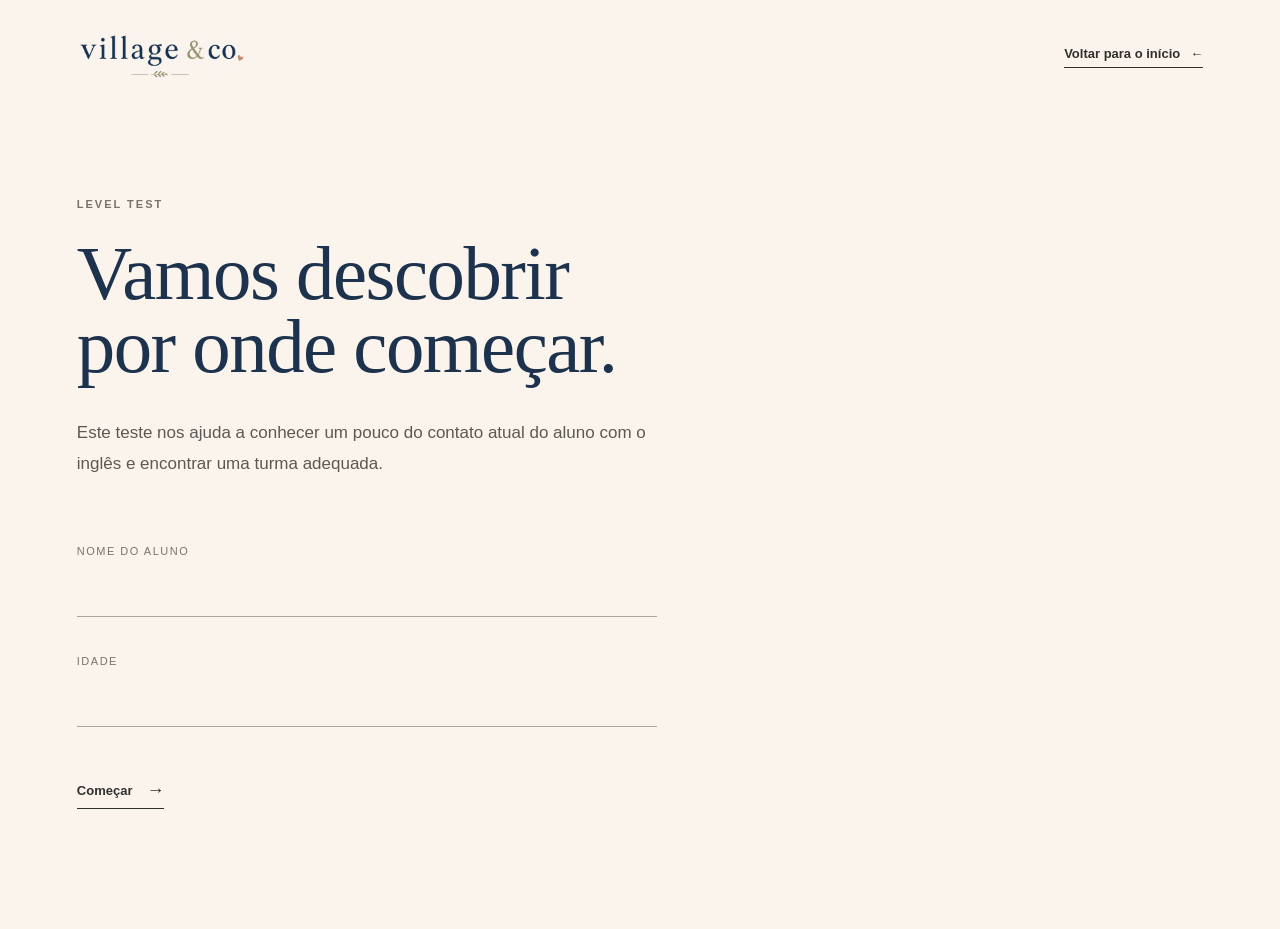
==== level-test.html @ 18769417 "Create level test page" ====
<!DOCTYPE html>
<html lang="pt-BR">

<head>

    <meta charset="UTF-8">
    <meta name="viewport" content="width=device-width, initial-scale=1.0">

    <title>Level Test | Village & Co.</title>

    <link rel="stylesheet" href="level-test.css">

</head>


<body>

    <!-- Navigation -->
    <header class="test-navbar">

        <a href="index.html" class="test-brand">

            <img
                src="images/mini-logo.png"
                alt="Village & Co."
                class="test-logo"
            >

        </a>

        <a href="index.html" class="back-home">
            Voltar para o início
            <span>←</span>
        </a>

    </header>


    <!-- Level Test -->
    <main class="test-page">

        <section class="test-intro">

            <p class="test-label">
                LEVEL TEST
            </p>

            <h1>
                Vamos descobrir<br>
                por onde começar.
            </h1>

            <p class="test-description">
                Este teste nos ajuda a conhecer um pouco do contato
                atual do aluno com o inglês e encontrar uma turma
                adequada.
            </p>


            <form class="student-info">

                <div class="form-group">

                    <label for="student-name">
                        Nome do aluno
                    </label>

                    <input
                        type="text"
                        id="student-name"
                        name="student-name"
                        required
                    >

                </div>


                <div class="form-group">

                    <label for="student-age">
                        Idade
                    </label>

                    <input
                        type="text"
                        id="student-age"
                        name="student-age"
                        inputmode="numeric"
                        maxlength="2"
                        required
                    >

                </div>


                <button type="submit" class="start-test">
                    Começar
                    <span>→</span>
                </button>

            </form>

        </section>

    </main>

</body>

</html>
---- level-test.css ----
/* ==============================
   BASE
================================= */

* {
    margin: 0;
    padding: 0;
    box-sizing: border-box;
}

body {
    background-color: #fbf4ec;
    color: #30302d;
    font-family: Arial, sans-serif;
}


/* ==============================
   LEVEL TEST HEADER
================================= */

.test-navbar {
    width: 100%;
    padding: 28px 6%;

    display: flex;
    align-items: flex-start;
    justify-content: space-between;
}

.test-brand {
    display: block;
    flex-shrink: 0;
}

.test-logo {
    width: 170px;
    height: auto;

    display: block;
}

.back-home {
    margin-top: 18px;

    display: inline-flex;
    align-items: center;
    gap: 10px;

    white-space: nowrap;

    color: #30302d;
    text-decoration: none;

    font-size: 13px;
    font-weight: 600;

    border-bottom: 1px solid #30302d;
    padding-bottom: 6px;
}

.back-home:hover {
    opacity: 0.6;
}


/* ==============================
   TEST INTRO
================================= */

.test-page {
    padding: 90px 6% 120px;
}

.test-intro {
    max-width: 760px;
}


/* Small label */

.test-label {
    margin-bottom: 28px;

    font-size: 11px;
    letter-spacing: 2px;
    font-weight: 600;

    color: #77736c;
}


/* Main title */

.test-intro h1 {
    margin-bottom: 35px;

    font-family: Georgia, serif;

    font-size: clamp(58px, 6vw, 88px);

    font-weight: 400;

    line-height: 0.95;

    letter-spacing: -1.5px;

    color: #1D324D;
}


/* Description */

.test-description {
    max-width: 580px;

    margin-bottom: 65px;

    font-size: 17px;

    line-height: 1.8;

    color: #5b5953;
}


/* ==============================
   STUDENT INFORMATION
================================= */

.student-info {
    max-width: 580px;
}

.form-group {
    margin-bottom: 38px;
}

.form-group label {
    display: block;

    margin-bottom: 12px;

    font-size: 11px;

    letter-spacing: 1.5px;

    text-transform: uppercase;

    color: #77736c;
}

.form-group input {
    width: 100%;

    padding: 8px 0 12px;

    border: none;
    border-bottom: 1px solid #aaa49a;

    background: transparent;

    font-family: Georgia, serif;

    font-size: 24px;

    color: #1D324D;

    outline: none;
}

.form-group input:focus {
    border-bottom-color: #1D324D;
}


/* ==============================
   START BUTTON
================================= */

.start-test {
    margin-top: 15px;

    display: inline-flex;
    align-items: center;

    gap: 14px;

    padding: 0 0 7px;

    border: none;
    border-bottom: 1px solid #30302d;

    background: transparent;

    color: #30302d;

    font-size: 13px;

    font-weight: 600;

    cursor: pointer;
}

.start-test span {
    font-size: 18px;
}

.start-test:hover {
    opacity: 0.6;
}
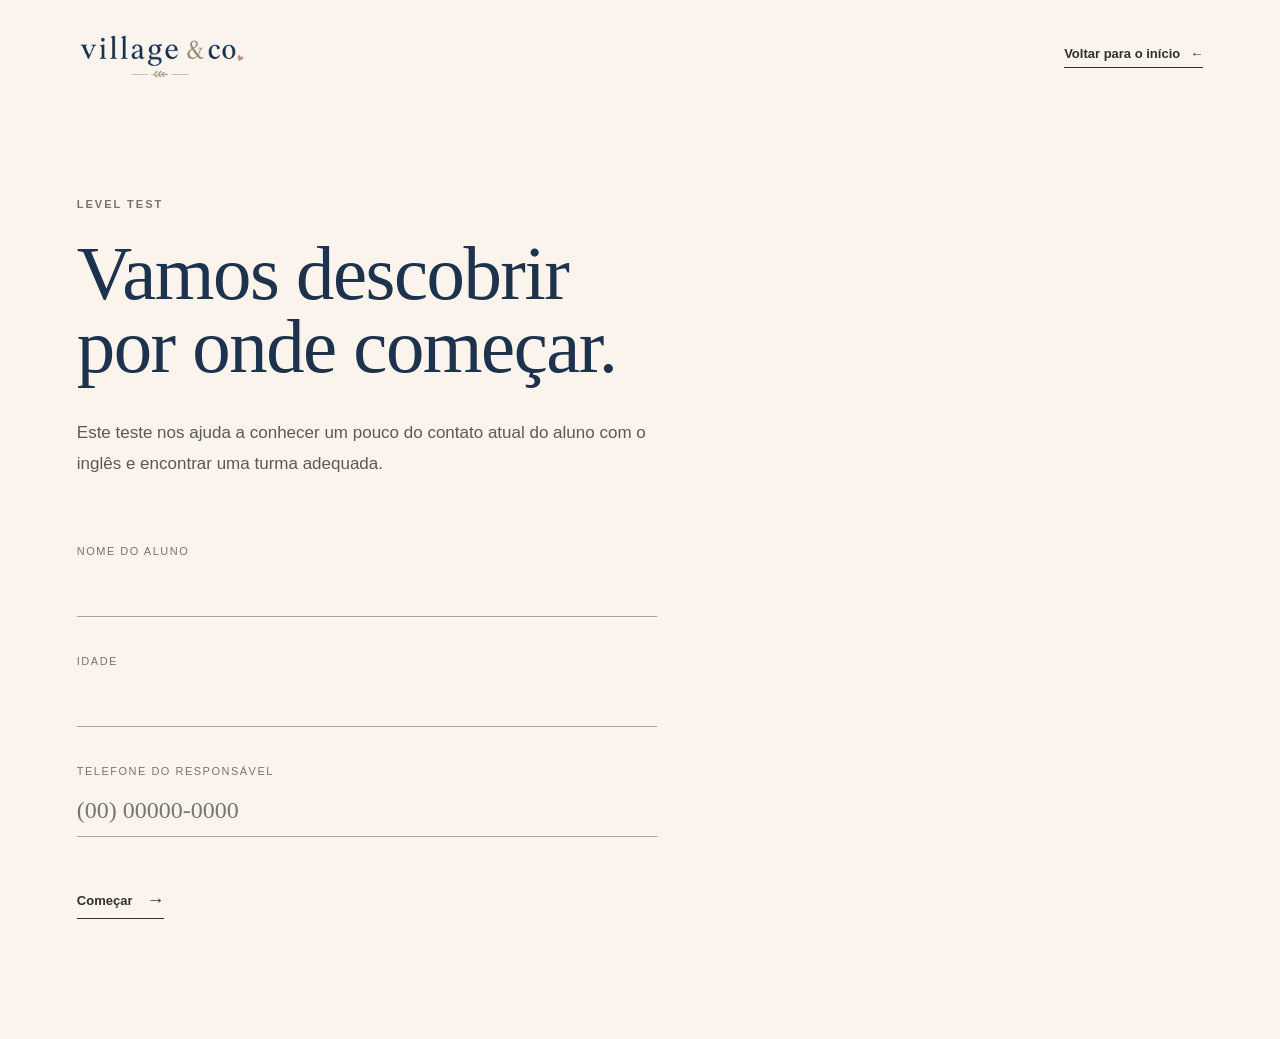
==== commit 30d87ed0: "test lvl design" ====
--- a/level-test.html
+++ b/level-test.html
@@ -39,7 +39,7 @@
     <!-- Level Test -->
     <main class="test-page">
 
-        <section class="test-intro">
+        <section class="test-intro" id="test-intro">
 
             <p class="test-label">
                 LEVEL TEST
@@ -57,7 +57,7 @@
             </p>
 
 
-            <form class="student-info">
+            <form class="student-info" id="student-info">
 
                 <div class="form-group">
 
@@ -91,7 +91,23 @@
                     >
 
                 </div>
-
+                <div class="form-group">
+
+            <label for="parent-phone">
+                Telefone do responsável
+            </label>
+
+            <input
+                type="tel"
+                id="parent-phone"
+                name="parent-phone"
+                inputmode="tel"
+                autocomplete="tel"
+                placeholder="(00) 00000-0000"
+                required
+            >
+
+        </div>
 
                 <button type="submit" class="start-test">
                     Começar
@@ -102,7 +118,237 @@
 
         </section>
 
-    </main>
+    
+    <!-- Question Area -->
+<!-- Part 1 -->
+<section class="question-screen hidden" id="question-screen">
+
+    <div class="question-header">
+
+        <p class="question-part">
+            PART 1 — QUICK QUESTIONS
+        </p>
+
+        <p class="question-progress" id="question-progress">
+            QUESTION 01 OF 09
+        </p>
+
+    </div>
+
+    <h2 id="question-text">
+        Which one is a dog?
+    </h2>
+
+    <div class="answer-options" id="answer-options">
+        <!-- Answers will be added by JavaScript -->
+    </div>
+
+</section>
+
+</main>
+
+<script>
+
+    const studentForm = document.getElementById("student-info");
+    const testIntro = document.getElementById("test-intro");
+    const questionScreen = document.getElementById("question-screen");
+
+    const questionText = document.getElementById("question-text");
+    const questionProgress = document.getElementById("question-progress");
+    const answerOptions = document.getElementById("answer-options");
+
+
+    const questions = [
+
+    {
+        question: "Which one is a dog?",
+        answers: [
+            "🐶",
+            "🐱",
+            "🐰"
+        ],
+        correct: 0
+    },
+
+    {
+        question: "Which color is the sun?",
+        answers: [
+            "Blue",
+            "Yellow",
+            "Purple"
+        ],
+        correct: 1
+    },
+
+    {
+        question: "I am thirsty. What do I need?",
+        answers: [
+            "A pencil",
+            "A shoe",
+            "Water"
+        ],
+        correct: 2
+    },
+
+    {
+        question: "How are you?",
+        answers: [
+            "I'm seven years old.",
+            "I'm good, thank you.",
+            "My name is Lucas."
+        ],
+        correct: 1
+    },
+
+    {
+        question: "Where do you sleep?",
+        answers: [
+            "At breakfast.",
+            "With a pencil.",
+            "In my bed."
+        ],
+        correct: 2
+    },
+
+    {
+        question: "Emma is hungry. What should she do?",
+        answers: [
+            "Eat something.",
+            "Put on her shoes.",
+            "Go to sleep."
+        ],
+        correct: 0
+    },
+
+    {
+        question: 'Tom: "Do you want to play outside?" Mia: "_____"',
+        answers: [
+            "It's on the table.",
+            "Yes, that sounds fun!",
+            "I am eight years old."
+        ],
+        correct: 1
+    },
+
+    {
+        question: "Lucy couldn't find her jacket, so she looked in her bedroom. Where is Lucy probably going?",
+        answers: [
+            "To take a shower",
+            "Outside",
+            "To sleep"
+        ],
+        correct: 1
+    },
+
+    {
+        question: "Yesterday, Ben played soccer with his friends. What did Ben do yesterday?",
+        answers: [
+            "He will play soccer.",
+            "He is playing soccer.",
+            "He played soccer."
+        ],
+        correct: 2
+    }
+
+];
+
+
+    let currentQuestion = 0;
+    let score = 0;
+
+
+    studentForm.addEventListener("submit", function(event) {
+
+        event.preventDefault();
+
+        testIntro.classList.add("hidden");
+        questionScreen.classList.remove("hidden");
+
+        showQuestion();
+
+    });
+
+
+    function showQuestion() {
+
+        const current = questions[currentQuestion];
+
+        questionProgress.textContent =
+            `QUESTION ${String(currentQuestion + 1).padStart(2, "0")} OF 09`;
+
+        questionText.textContent = current.question;
+
+        answerOptions.innerHTML = "";
+
+
+        current.answers.forEach(function(answer, index) {
+
+            const button = document.createElement("button");
+
+            button.classList.add("answer-option");
+
+            button.textContent = answer;
+
+            button.addEventListener("click", function() {
+                selectAnswer(index);
+            });
+
+            answerOptions.appendChild(button);
+
+        });
+
+    }
+
+
+    function selectAnswer(selectedIndex) {
+
+        const current = questions[currentQuestion];
+
+        if (selectedIndex === current.correct) {
+            score++;
+        }
+
+        currentQuestion++;
+
+        if (currentQuestion < questions.length) {
+
+            showQuestion();
+
+        } else {
+
+            finishPartOne();
+
+        }
+
+    }
+
+
+    function finishPartOne() {
+
+        questionScreen.innerHTML = `
+            <p class="question-part">
+                PART 1 COMPLETE ✓
+            </p>
+
+            <h2>
+                Great job!
+            </h2>
+
+            <p class="part-complete-text">
+                Agora vamos para a última parte.
+                Você vai ler uma pequena história em inglês
+                e responder 3 perguntas sobre ela.
+            </p>
+
+            <button class="start-test" id="start-reading">
+                Continue
+                <span>→</span>
+            </button>
+        `;
+
+    }
+
+</script>
 
 </body>
 
--- a/level-test.css
+++ b/level-test.css
@@ -208,4 +208,68 @@
 
 .start-test:hover {
     opacity: 0.6;
+}
+/* ==============================
+   QUESTION SCREEN
+================================= */
+
+.hidden {
+    display: none;
+}
+
+.question-screen {
+    max-width: 900px;
+}
+
+.question-progress {
+    margin-bottom: 28px;
+
+    font-size: 11px;
+    letter-spacing: 2px;
+    font-weight: 600;
+
+    color: #77736c;
+}
+
+.question-screen h2 {
+    margin-bottom: 60px;
+
+    font-family: Georgia, serif;
+
+    font-size: clamp(48px, 5vw, 72px);
+
+    font-weight: 400;
+
+    line-height: 1;
+
+    color: #1D324D;
+}
+
+.answer-options {
+    display: grid;
+    grid-template-columns: repeat(3, 1fr);
+
+    gap: 25px;
+}
+
+.answer-option {
+    min-height: 160px;
+
+    padding: 30px;
+
+    border: 1px solid #aaa49a;
+
+    background: transparent;
+
+    font-family: Georgia, serif;
+
+    font-size: 24px;
+
+    color: #30302d;
+
+    cursor: pointer;
+}
+
+.answer-option:hover {
+    border-color: #1D324D;
 }
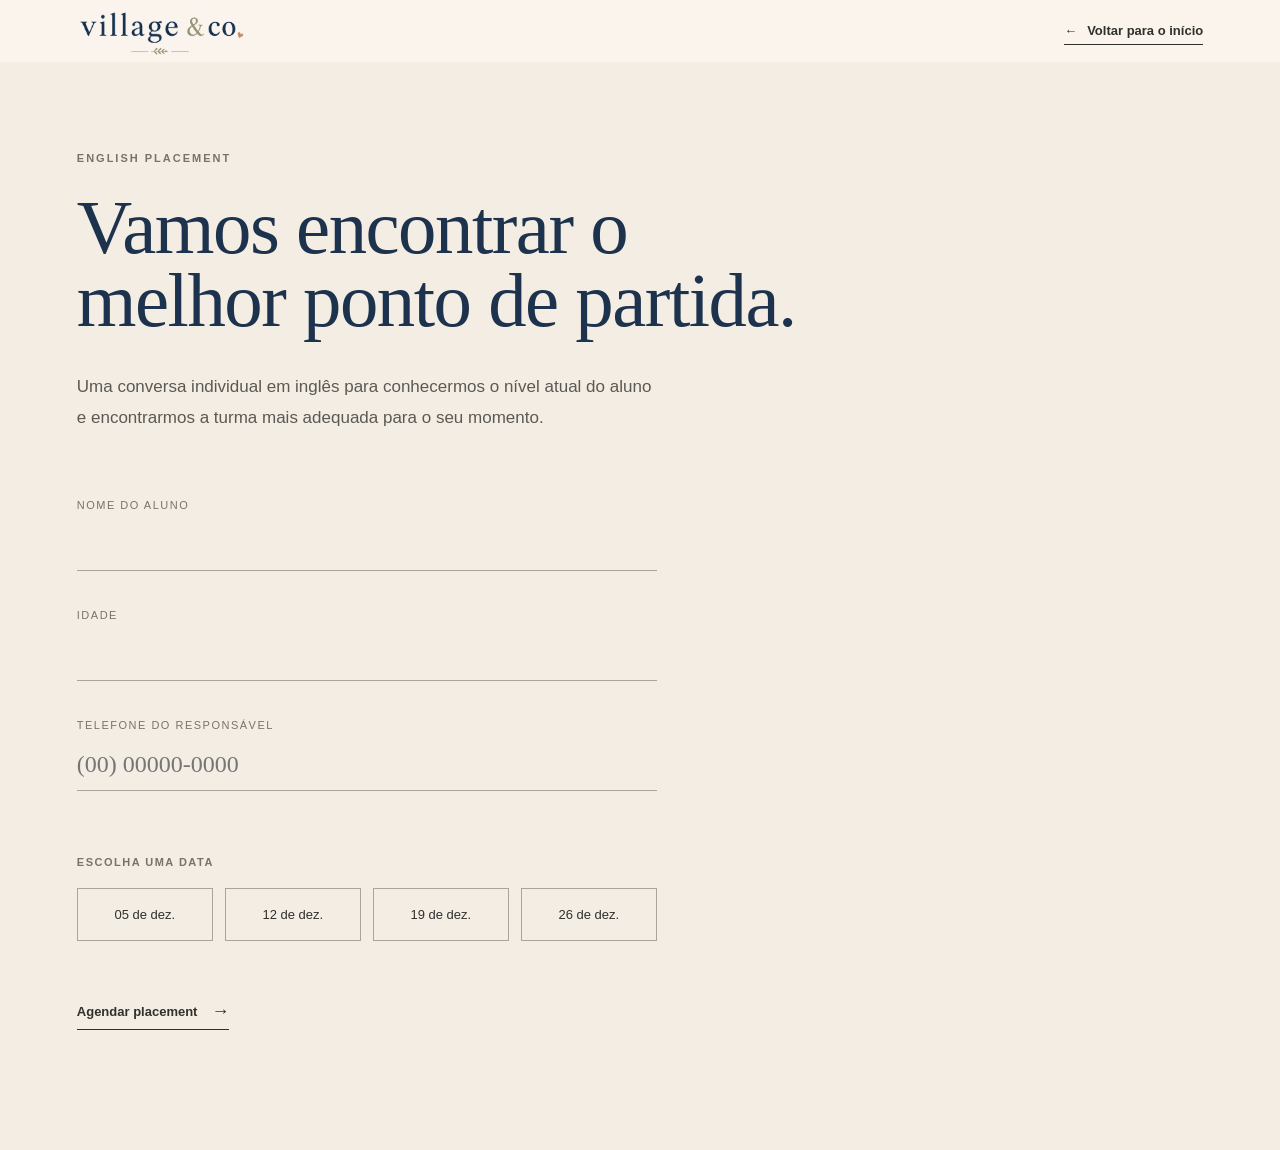
==== commit 197db249: "Placement test added" ====
--- a/level-test.html
+++ b/level-test.html
@@ -6,7 +6,7 @@
     <meta charset="UTF-8">
     <meta name="viewport" content="width=device-width, initial-scale=1.0">
 
-    <title>Level Test | Village & Co.</title>
+    <title>English Placement | Village & Co.</title>
 
     <link rel="stylesheet" href="level-test.css">
 
@@ -29,36 +29,37 @@
         </a>
 
         <a href="index.html" class="back-home">
+            <span>←</span>
             Voltar para o início
-            <span>←</span>
         </a>
 
     </header>
 
 
-    <!-- Level Test -->
+    <!-- Placement -->
     <main class="test-page">
 
-        <section class="test-intro" id="test-intro">
+        <section class="test-intro">
 
             <p class="test-label">
-                LEVEL TEST
+                ENGLISH PLACEMENT
             </p>
 
             <h1>
-                Vamos descobrir<br>
-                por onde começar.
+                Vamos encontrar o<br>
+                melhor ponto de partida.
             </h1>
 
             <p class="test-description">
-                Este teste nos ajuda a conhecer um pouco do contato
-                atual do aluno com o inglês e encontrar uma turma
-                adequada.
+                Uma conversa individual em inglês para conhecermos
+                o nível atual do aluno e encontrarmos a turma mais
+                adequada para o seu momento.
             </p>
 
 
-            <form class="student-info" id="student-info">
+            <form class="student-info">
 
+                <!-- Student name -->
                 <div class="form-group">
 
                     <label for="student-name">
@@ -69,12 +70,14 @@
                         type="text"
                         id="student-name"
                         name="student-name"
+                        autocomplete="name"
                         required
                     >
 
                 </div>
 
 
+                <!-- Age -->
                 <div class="form-group">
 
                     <label for="student-age">
@@ -91,26 +94,75 @@
                     >
 
                 </div>
+
+
+                <!-- Parent phone -->
                 <div class="form-group">
 
-            <label for="parent-phone">
-                Telefone do responsável
-            </label>
+                    <label for="parent-phone">
+                        Telefone do responsável
+                    </label>
 
-            <input
-                type="tel"
-                id="parent-phone"
-                name="parent-phone"
-                inputmode="tel"
-                autocomplete="tel"
-                placeholder="(00) 00000-0000"
-                required
-            >
+                    <input
+                        type="tel"
+                        id="parent-phone"
+                        name="parent-phone"
+                        inputmode="tel"
+                        autocomplete="tel"
+                        placeholder="(00) 00000-0000"
+                        required
+                    >
+
+                </div>
+
+
+                <!-- Scheduling -->
+                <div class="placement-schedule">
+
+    <p class="schedule-label">
+        ESCOLHA UMA DATA
+    </p>
+
+    <div class="available-dates" id="available-dates">
+        <!-- Os sábados serão adicionados pelo JavaScript -->
+    </div>
+
+
+    <div class="time-section hidden" id="time-section">
+
+        <p class="schedule-label">
+            HORÁRIOS DISPONÍVEIS
+        </p>
+
+        <div class="available-times">
+
+            <button type="button" class="time-option" data-time="09:00">
+                09:00
+            </button>
+
+            <button type="button" class="time-option" data-time="09:30">
+                09:30
+            </button>
+
+            <button type="button" class="time-option" data-time="10:00">
+                10:00
+            </button>
+
+            <button type="button" class="time-option" data-time="10:30">
+                10:30
+            </button>
 
         </div>
 
+    </div>
+
+    <input type="hidden" id="placement-date" name="placement-date">
+    <input type="hidden" id="placement-time" name="placement-time">
+
+</div>
+
                 <button type="submit" class="start-test">
-                    Começar
+                    Agendar placement
                     <span>→</span>
                 </button>
 
@@ -118,237 +170,8 @@
 
         </section>
 
-    
-    <!-- Question Area -->
-<!-- Part 1 -->
-<section class="question-screen hidden" id="question-screen">
-
-    <div class="question-header">
-
-        <p class="question-part">
-            PART 1 — QUICK QUESTIONS
-        </p>
-
-        <p class="question-progress" id="question-progress">
-            QUESTION 01 OF 09
-        </p>
-
-    </div>
-
-    <h2 id="question-text">
-        Which one is a dog?
-    </h2>
-
-    <div class="answer-options" id="answer-options">
-        <!-- Answers will be added by JavaScript -->
-    </div>
-
-</section>
-
-</main>
-
-<script>
-
-    const studentForm = document.getElementById("student-info");
-    const testIntro = document.getElementById("test-intro");
-    const questionScreen = document.getElementById("question-screen");
-
-    const questionText = document.getElementById("question-text");
-    const questionProgress = document.getElementById("question-progress");
-    const answerOptions = document.getElementById("answer-options");
-
-
-    const questions = [
-
-    {
-        question: "Which one is a dog?",
-        answers: [
-            "🐶",
-            "🐱",
-            "🐰"
-        ],
-        correct: 0
-    },
-
-    {
-        question: "Which color is the sun?",
-        answers: [
-            "Blue",
-            "Yellow",
-            "Purple"
-        ],
-        correct: 1
-    },
-
-    {
-        question: "I am thirsty. What do I need?",
-        answers: [
-            "A pencil",
-            "A shoe",
-            "Water"
-        ],
-        correct: 2
-    },
-
-    {
-        question: "How are you?",
-        answers: [
-            "I'm seven years old.",
-            "I'm good, thank you.",
-            "My name is Lucas."
-        ],
-        correct: 1
-    },
-
-    {
-        question: "Where do you sleep?",
-        answers: [
-            "At breakfast.",
-            "With a pencil.",
-            "In my bed."
-        ],
-        correct: 2
-    },
-
-    {
-        question: "Emma is hungry. What should she do?",
-        answers: [
-            "Eat something.",
-            "Put on her shoes.",
-            "Go to sleep."
-        ],
-        correct: 0
-    },
-
-    {
-        question: 'Tom: "Do you want to play outside?" Mia: "_____"',
-        answers: [
-            "It's on the table.",
-            "Yes, that sounds fun!",
-            "I am eight years old."
-        ],
-        correct: 1
-    },
-
-    {
-        question: "Lucy couldn't find her jacket, so she looked in her bedroom. Where is Lucy probably going?",
-        answers: [
-            "To take a shower",
-            "Outside",
-            "To sleep"
-        ],
-        correct: 1
-    },
-
-    {
-        question: "Yesterday, Ben played soccer with his friends. What did Ben do yesterday?",
-        answers: [
-            "He will play soccer.",
-            "He is playing soccer.",
-            "He played soccer."
-        ],
-        correct: 2
-    }
-
-];
-
-
-    let currentQuestion = 0;
-    let score = 0;
-
-
-    studentForm.addEventListener("submit", function(event) {
-
-        event.preventDefault();
-
-        testIntro.classList.add("hidden");
-        questionScreen.classList.remove("hidden");
-
-        showQuestion();
-
-    });
-
-
-    function showQuestion() {
-
-        const current = questions[currentQuestion];
-
-        questionProgress.textContent =
-            `QUESTION ${String(currentQuestion + 1).padStart(2, "0")} OF 09`;
-
-        questionText.textContent = current.question;
-
-        answerOptions.innerHTML = "";
-
-
-        current.answers.forEach(function(answer, index) {
-
-            const button = document.createElement("button");
-
-            button.classList.add("answer-option");
-
-            button.textContent = answer;
-
-            button.addEventListener("click", function() {
-                selectAnswer(index);
-            });
-
-            answerOptions.appendChild(button);
-
-        });
-
-    }
-
-
-    function selectAnswer(selectedIndex) {
-
-        const current = questions[currentQuestion];
-
-        if (selectedIndex === current.correct) {
-            score++;
-        }
-
-        currentQuestion++;
-
-        if (currentQuestion < questions.length) {
-
-            showQuestion();
-
-        } else {
-
-            finishPartOne();
-
-        }
-
-    }
-
-
-    function finishPartOne() {
-
-        questionScreen.innerHTML = `
-            <p class="question-part">
-                PART 1 COMPLETE ✓
-            </p>
-
-            <h2>
-                Great job!
-            </h2>
-
-            <p class="part-complete-text">
-                Agora vamos para a última parte.
-                Você vai ler uma pequena história em inglês
-                e responder 3 perguntas sobre ela.
-            </p>
-
-            <button class="start-test" id="start-reading">
-                Continue
-                <span>→</span>
-            </button>
-        `;
-
-    }
-
-</script>
+    </main>
+    <script src="placement.js"></script>
 
 </body>
 
--- a/level-test.css
+++ b/level-test.css
@@ -9,23 +9,25 @@
 }
 
 body {
-    background-color: #fbf4ec;
+    background-color: #f3ede4;
     color: #30302d;
     font-family: Arial, sans-serif;
 }
 
 
 /* ==============================
-   LEVEL TEST HEADER
+   PLACEMENT HEADER
 ================================= */
 
 .test-navbar {
     width: 100%;
-    padding: 28px 6%;
+    padding: 5px 6%;
 
     display: flex;
     align-items: flex-start;
     justify-content: space-between;
+
+    background-color: #fbf4ec;
 }
 
 .test-brand {
@@ -65,7 +67,7 @@
 
 
 /* ==============================
-   TEST INTRO
+   PLACEMENT INTRO
 ================================= */
 
 .test-page {
@@ -209,67 +211,80 @@
 .start-test:hover {
     opacity: 0.6;
 }
-/* ==============================
-   QUESTION SCREEN
+
+/* ==============================
+   PLACEMENT SCHEDULE
+================================= */
+
+.placement-schedule {
+    margin-top: 65px;
+    margin-bottom: 45px;
+}
+
+.schedule-label {
+    margin-bottom: 20px;
+
+    font-size: 11px;
+    letter-spacing: 1.5px;
+    font-weight: 600;
+
+    color: #77736c;
+}
+
+/* ==============================
+   PLACEMENT CALENDAR
 ================================= */
 
 .hidden {
     display: none;
 }
 
-.question-screen {
-    max-width: 900px;
-}
-
-.question-progress {
-    margin-bottom: 28px;
-
-    font-size: 11px;
-    letter-spacing: 2px;
-    font-weight: 600;
-
-    color: #77736c;
-}
-
-.question-screen h2 {
-    margin-bottom: 60px;
-
-    font-family: Georgia, serif;
-
-    font-size: clamp(48px, 5vw, 72px);
-
-    font-weight: 400;
-
-    line-height: 1;
-
-    color: #1D324D;
-}
-
-.answer-options {
+.available-dates {
     display: grid;
-    grid-template-columns: repeat(3, 1fr);
-
-    gap: 25px;
-}
-
-.answer-option {
-    min-height: 160px;
-
-    padding: 30px;
+    grid-template-columns: repeat(4, 1fr);
+
+    gap: 12px;
+
+    margin-bottom: 40px;
+}
+
+.date-option,
+.time-option {
+    padding: 18px 12px;
 
     border: 1px solid #aaa49a;
 
     background: transparent;
 
-    font-family: Georgia, serif;
-
-    font-size: 24px;
-
-    color: #30302d;
+    color: #30302d;
+
+    font-family: Arial, sans-serif;
+    font-size: 13px;
 
     cursor: pointer;
-}
-
-.answer-option:hover {
+
+    transition: 0.2s ease;
+}
+
+.date-option:hover,
+.time-option:hover {
     border-color: #1D324D;
+}
+
+.date-option.selected,
+.time-option.selected {
+    border-color: #1D324D;
+    background-color: #1D324D;
+    color: #f3ede4;
+}
+
+.time-section {
+    margin-top: 35px;
+}
+
+.available-times {
+    display: grid;
+    grid-template-columns: repeat(4, 1fr);
+
+    gap: 12px;
 }
